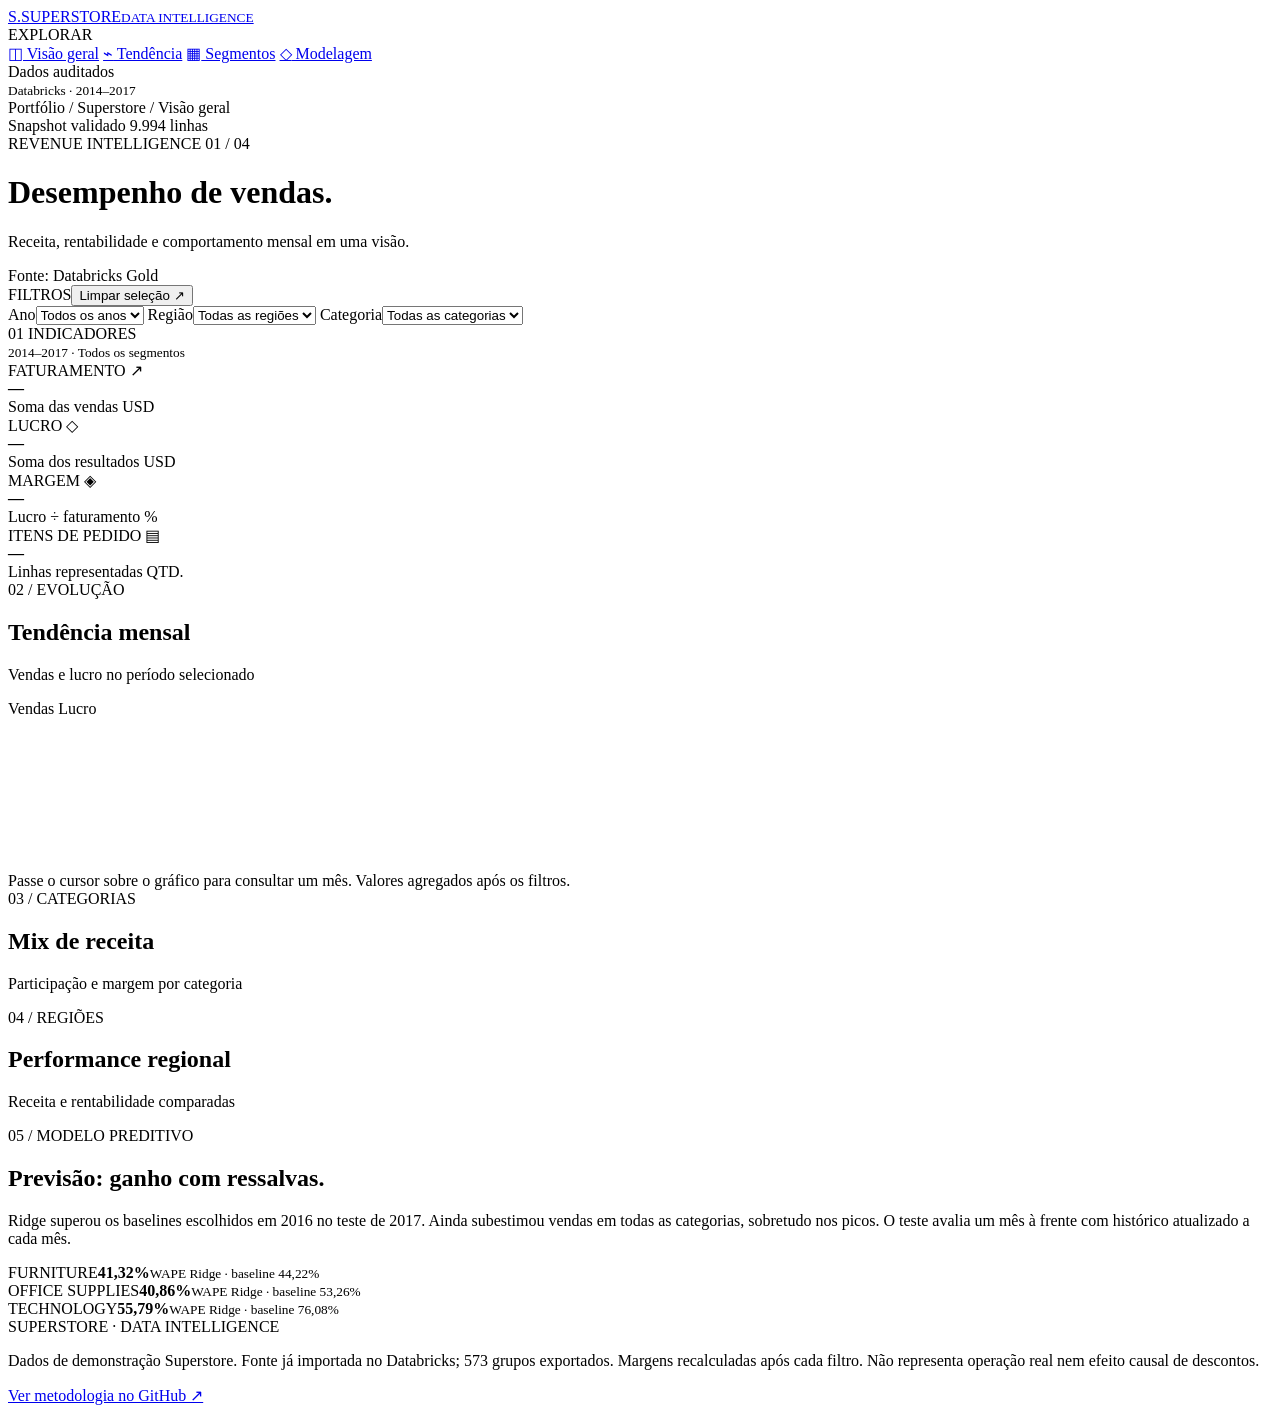
==== dashboard/index.html @ 145e9ad7 "Add validated interactive dashboard asset: dashboard/index.html" ====
<!doctype html>
<html lang="pt-BR">
<head>
  <meta charset="utf-8">
  <meta name="viewport" content="width=device-width, initial-scale=1">
  <meta name="theme-color" content="#0b1020">
  <title>Superstore | Revenue Intelligence</title>
  <link rel="stylesheet" href="styles.css">
  <script src="app.js" defer></script>
</head>
<body>
  <div class="shell">
    <aside class="sidebar" aria-label="Navegação">
      <a class="brand" href="#overview"><span class="brand-mark">S<span>.</span></span><span>SUPERSTORE<small>DATA INTELLIGENCE</small></span></a>
      <div class="nav-label">EXPLORAR</div>
      <nav>
        <a class="active" href="#overview"><span>◫</span> Visão geral</a>
        <a href="#trend"><span>⌁</span> Tendência</a>
        <a href="#segments"><span>▦</span> Segmentos</a>
        <a href="#model"><span>◇</span> Modelagem</a>
      </nav>
      <div class="sidebar-bottom"><span class="status-dot"></span> Dados auditados<br><small>Databricks · 2014–2017</small></div>
    </aside>

    <main id="overview">
      <header class="topbar">
        <div class="breadcrumb">Portfólio <span>/</span> Superstore <span>/</span> Visão geral</div>
        <div class="top-right"><span class="live-dot"></span> Snapshot validado <span class="top-divider"></span> 9.994 linhas</div>
      </header>

      <div class="content">
        <div class="heading-row">
          <div><div class="eyebrow">REVENUE INTELLIGENCE <span class="eyebrow-line"></span> 01 / 04</div><h1>Desempenho de vendas<span class="period">.</span></h1><p class="subtitle">Receita, rentabilidade e comportamento mensal em uma visão.</p></div>
          <div class="source-pill"><span class="status-dot"></span> Fonte: Databricks Gold</div>
        </div>

        <section class="filters" aria-label="Filtros do dashboard">
          <div class="filter-head"><span>FILTROS</span><button id="reset-filters" type="button">Limpar seleção ↗</button></div>
          <div class="filter-grid">
            <label>Ano<select id="year-filter"><option value="all">Todos os anos</option></select></label>
            <label>Região<select id="region-filter"><option value="all">Todas as regiões</option></select></label>
            <label>Categoria<select id="category-filter"><option value="all">Todas as categorias</option></select></label>
          </div>
        </section>

        <div id="data-error" class="error" hidden role="alert"></div>
        <div class="section-kicker"><span>01</span> INDICADORES <div></div><small id="selection-caption">2014–2017 · Todos os segmentos</small></div>
        <section class="kpis" aria-label="Indicadores principais">
          <article class="kpi"><div class="kpi-top">FATURAMENTO <span>↗</span></div><strong id="sales-kpi">—</strong><div class="kpi-foot">Soma das vendas <span>USD</span></div></article>
          <article class="kpi"><div class="kpi-top">LUCRO <span>◇</span></div><strong id="profit-kpi">—</strong><div class="kpi-foot">Soma dos resultados <span>USD</span></div></article>
          <article class="kpi"><div class="kpi-top">MARGEM <span>◈</span></div><strong id="margin-kpi">—</strong><div class="kpi-foot">Lucro ÷ faturamento <span>%</span></div></article>
          <article class="kpi"><div class="kpi-top">ITENS DE PEDIDO <span>▤</span></div><strong id="lines-kpi">—</strong><div class="kpi-foot">Linhas representadas <span>QTD.</span></div></article>
        </section>

        <section class="chart-card" id="trend">
          <div class="card-head"><div><div class="card-index">02 / EVOLUÇÃO</div><h2>Tendência mensal</h2><p>Vendas e lucro no período selecionado</p></div><div class="legend"><span><i class="swatch cyan"></i> Vendas</span><span><i class="swatch purple"></i> Lucro</span></div></div>
          <div class="chart-wrap"><svg id="trend-chart" role="img" aria-label="Gráfico mensal de vendas e lucro" preserveAspectRatio="none"></svg><div id="chart-tooltip" class="chart-tooltip" hidden></div></div>
          <div class="chart-note">Passe o cursor sobre o gráfico para consultar um mês. Valores agregados após os filtros.</div>
        </section>

        <section class="split-grid" id="segments">
          <article class="panel"><div class="card-head"><div><div class="card-index">03 / CATEGORIAS</div><h2>Mix de receita</h2><p>Participação e margem por categoria</p></div></div><div id="category-bars" class="bars"></div></article>
          <article class="panel"><div class="card-head"><div><div class="card-index">04 / REGIÕES</div><h2>Performance regional</h2><p>Receita e rentabilidade comparadas</p></div></div><div id="region-list" class="region-list"></div></article>
        </section>

        <section class="model-card" id="model"><div><div class="card-index">05 / MODELO PREDITIVO</div><h2>Previsão: ganho com ressalvas<span class="period">.</span></h2><p>Ridge superou os baselines escolhidos em 2016 no teste de 2017. Ainda subestimou vendas em todas as categorias, sobretudo nos picos. O teste avalia um mês à frente com histórico atualizado a cada mês.</p></div><div class="model-metrics"><div><span>FURNITURE</span><strong>41,32%</strong><small>WAPE Ridge · baseline 44,22%</small></div><div><span>OFFICE SUPPLIES</span><strong>40,86%</strong><small>WAPE Ridge · baseline 53,26%</small></div><div><span>TECHNOLOGY</span><strong>55,79%</strong><small>WAPE Ridge · baseline 76,08%</small></div></div></section>

        <footer><div>SUPERSTORE <span>·</span> DATA INTELLIGENCE</div><p>Dados de demonstração Superstore. Fonte já importada no Databricks; 573 grupos exportados. Margens recalculadas após cada filtro. Não representa operação real nem efeito causal de descontos.</p><a href="https://github.com/AlexandreSantosRodrigues/superstore-sales-dashboard" target="_blank" rel="noopener noreferrer">Ver metodologia no GitHub ↗</a></footer>
      </div>
    </main>
  </div>
</body>
</html>
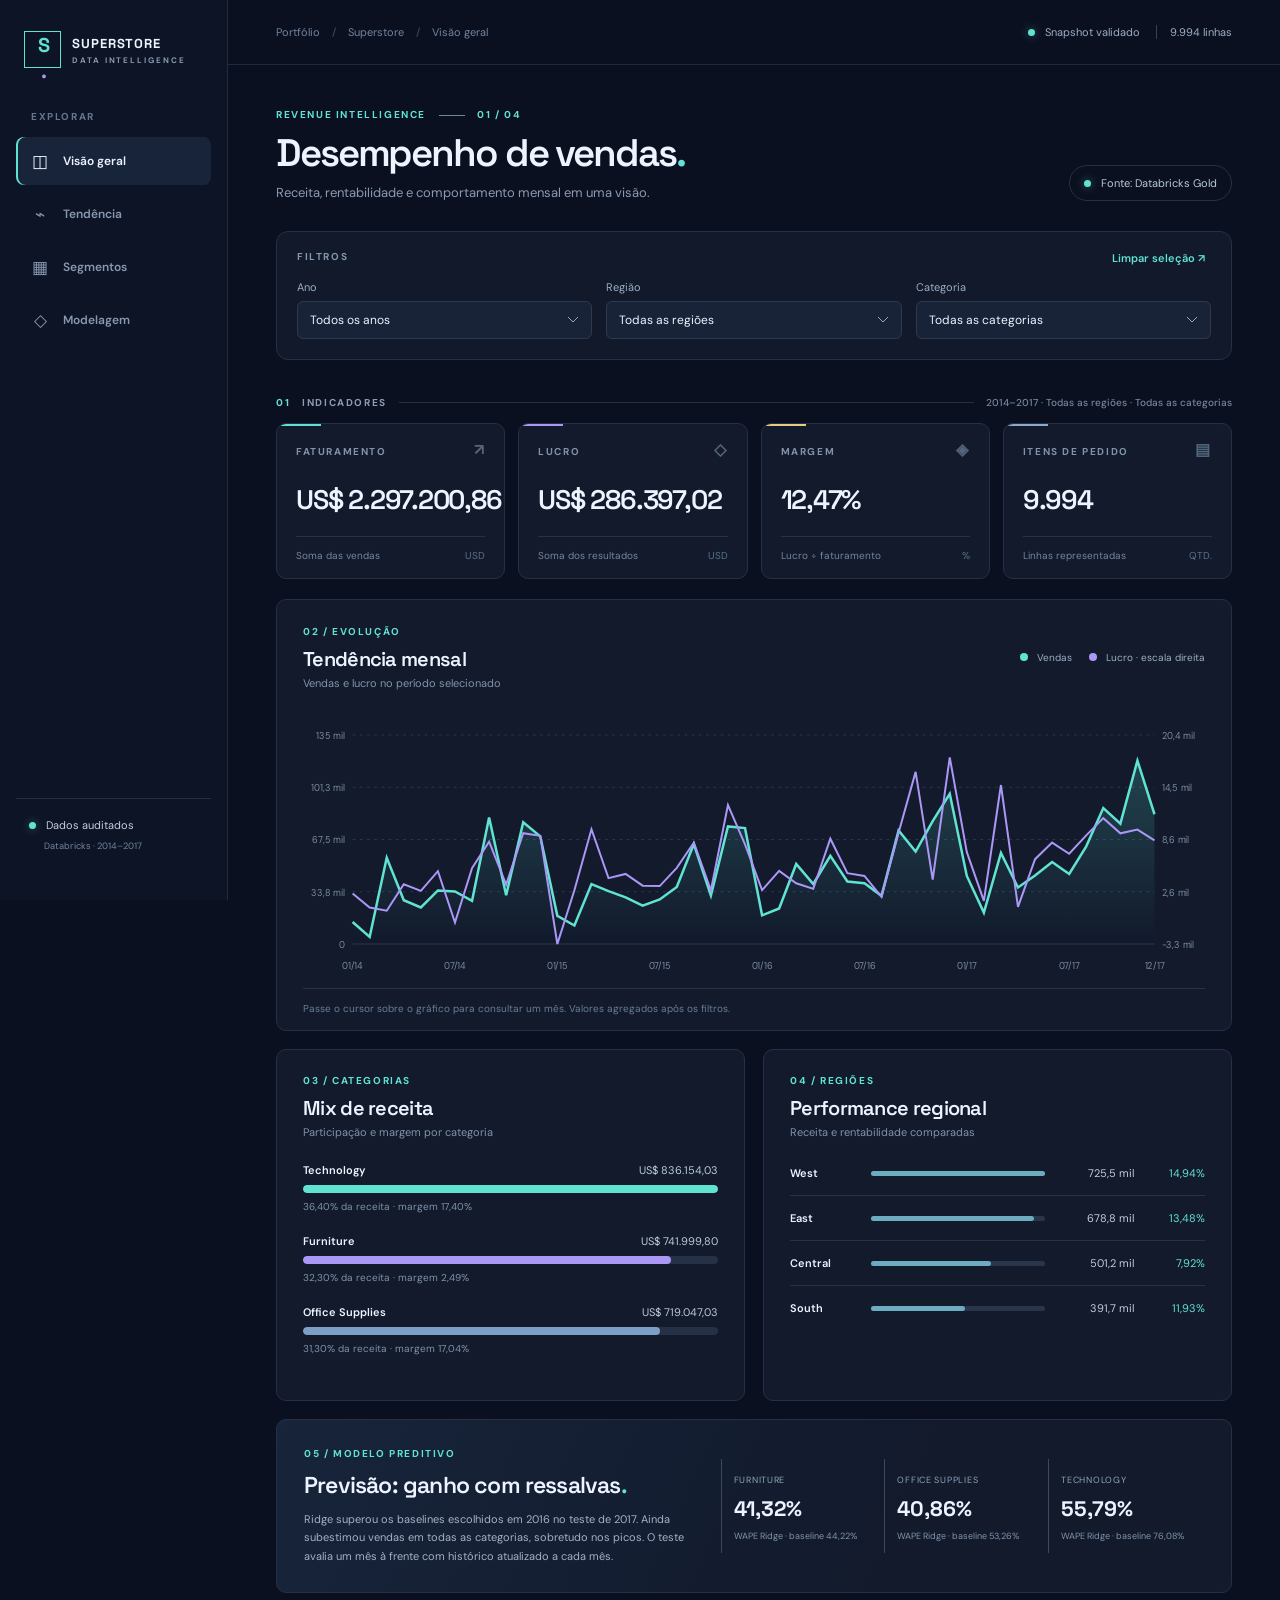
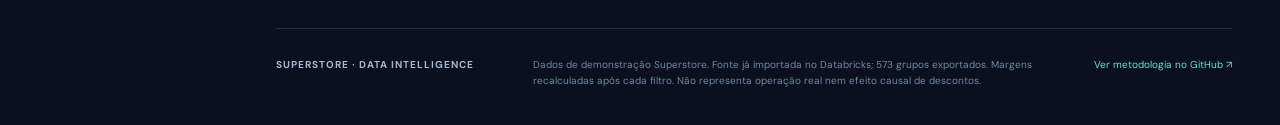
==== commit 63700b84: "Label independent profit axis in monthly chart" ====
--- a/dashboard/index.html
+++ b/dashboard/index.html
@@ -53,7 +53,7 @@
         </section>
 
         <section class="chart-card" id="trend">
-          <div class="card-head"><div><div class="card-index">02 / EVOLUÇÃO</div><h2>Tendência mensal</h2><p>Vendas e lucro no período selecionado</p></div><div class="legend"><span><i class="swatch cyan"></i> Vendas</span><span><i class="swatch purple"></i> Lucro</span></div></div>
+          <div class="card-head"><div><div class="card-index">02 / EVOLUÇÃO</div><h2>Tendência mensal</h2><p>Vendas e lucro no período selecionado</p></div><div class="legend"><span><i class="swatch cyan"></i> Vendas</span><span><i class="swatch purple"></i> Lucro · escala direita</span></div></div>
           <div class="chart-wrap"><svg id="trend-chart" role="img" aria-label="Gráfico mensal de vendas e lucro" preserveAspectRatio="none"></svg><div id="chart-tooltip" class="chart-tooltip" hidden></div></div>
           <div class="chart-note">Passe o cursor sobre o gráfico para consultar um mês. Valores agregados após os filtros.</div>
         </section>
--- a/dashboard/styles.css
+++ b/dashboard/styles.css
@@ -0,0 +1,5 @@
+@import url('https://fonts.googleapis.com/css2?family=DM+Sans:wght@400;500;600;700&family=Space+Grotesk:wght@400;500;600;700&display=swap');
+:root{color-scheme:dark;--bg:#0b1020;--side:#0d1425;--panel:#121a2c;--panel2:#151f32;--line:#253047;--muted:#8b9ab1;--text:#edf4ff;--cyan:#61e3d3;--purple:#aa97f6;--yellow:#e6cc85}
+*{box-sizing:border-box}html{scroll-behavior:smooth}body{margin:0;background:var(--bg);color:var(--text);font-family:'DM Sans',sans-serif;font-size:14px}button,select{font:inherit}a{color:inherit;text-decoration:none}.shell{display:grid;grid-template-columns:228px minmax(0,1fr);min-height:100vh}.sidebar{background:var(--side);border-right:1px solid #202a3d;position:sticky;top:0;height:100vh;padding:27px 16px;display:flex;flex-direction:column}.brand{display:flex;gap:11px;align-items:center;padding:4px 8px 42px;font-family:'Space Grotesk',sans-serif;font-size:13px;font-weight:700;letter-spacing:.07em}.brand-mark{display:grid;place-items:center;width:37px;height:37px;border:1px solid var(--cyan);color:var(--cyan);font-size:20px;letter-spacing:-.1em}.brand-mark span{color:var(--purple)}.brand small{display:block;color:var(--muted);font-family:'DM Sans',sans-serif;font-size:8px;letter-spacing:.24em;margin-top:3px}.nav-label,.card-index,.eyebrow,.section-kicker,.filter-head,.kpi-top{font-size:10px;font-weight:700;letter-spacing:.16em}.nav-label{color:#667891;padding:0 15px;margin-bottom:14px}.sidebar nav{display:grid;gap:5px}.sidebar nav a{display:flex;gap:14px;align-items:center;padding:13px 15px;color:#8798b1;border-radius:8px;font-size:12px;font-weight:600}.sidebar nav a span{font-size:17px;font-weight:400;width:18px;text-align:center}.sidebar nav a:hover,.sidebar nav a.active{background:#18243a;color:var(--text)}.sidebar nav a.active{box-shadow:inset 2px 0 var(--cyan)}.sidebar-bottom{margin-top:auto;padding:17px 13px;border-top:1px solid var(--line);font-size:11px;color:#c0cfe1;line-height:1.8}.sidebar-bottom small{color:#72859f;margin-left:15px}.status-dot,.live-dot{display:inline-block;width:7px;height:7px;border-radius:50%;background:var(--cyan);box-shadow:0 0 10px #61e3d370;margin-right:7px}.topbar{height:65px;border-bottom:1px solid #1d293e;display:flex;align-items:center;justify-content:space-between;padding:0 48px;color:#71849e;font-size:11px}.breadcrumb span{color:#3c5069;padding:0 9px}.top-right{color:#9baec3}.top-divider{border-left:1px solid #34425a;margin:0 13px}.content{max-width:1480px;margin:auto;padding:43px 48px 26px}.heading-row{display:flex;align-items:flex-end;justify-content:space-between;gap:20px;margin-bottom:30px}.eyebrow,.card-index{color:var(--cyan)}.eyebrow-line{display:inline-block;width:26px;border-top:1px solid #668b98;vertical-align:middle;margin:0 9px}h1,h2,strong{font-family:'Space Grotesk',sans-serif}h1{font-size:clamp(30px,3vw,46px);letter-spacing:-.055em;line-height:1.1;margin:11px 0 10px;font-weight:600}.period{color:var(--cyan)}.subtitle{color:var(--muted);font-size:13px;margin:0}.source-pill{border:1px solid var(--line);border-radius:50px;padding:10px 14px;color:#b9c8d9;white-space:nowrap;font-size:11px}.filters{background:#11192b;border:1px solid var(--line);border-radius:12px;padding:18px 20px 20px;margin-bottom:36px}.filter-head{display:flex;justify-content:space-between;color:#8398af;margin-bottom:14px}.filter-head button{border:0;background:none;color:var(--cyan);cursor:pointer;font-size:11px;letter-spacing:0;font-weight:600}.filter-head button:hover{text-decoration:underline}.filter-grid{display:grid;grid-template-columns:repeat(3,minmax(0,1fr));gap:14px}.filter-grid label{display:block;font-size:11px;color:#9caec3}.filter-grid select{appearance:none;display:block;width:100%;margin-top:7px;padding:10px 32px 10px 12px;background:#192338;color:var(--text);border:1px solid #2b3a51;border-radius:6px;font-size:12px;outline:none;background-image:url('data:image/svg+xml,%3Csvg xmlns="http://www.w3.org/2000/svg" width="12" height="8"%3E%3Cpath d="m1 1 5 5 5-5" fill="none" stroke="%2396a7bc"/%3E%3C/svg%3E');background-repeat:no-repeat;background-position:right 12px center}.filter-grid select:focus{border-color:var(--cyan)}.section-kicker{display:flex;align-items:center;gap:12px;color:#8b9db5;margin-bottom:14px}.section-kicker span{color:var(--cyan)}.section-kicker div{flex:1;border-top:1px solid var(--line)}.section-kicker small{font-size:10px;color:#74869d;letter-spacing:0;text-transform:none;font-weight:500}.kpis{display:grid;grid-template-columns:repeat(4,minmax(0,1fr));gap:13px;margin-bottom:20px}.kpi,.chart-card,.panel,.model-card{background:var(--panel);border:1px solid var(--line);border-radius:10px}.kpi{min-width:0;padding:21px 19px 16px;position:relative;overflow:hidden}.kpi:before{content:'';position:absolute;top:0;left:0;width:44px;border-top:2px solid var(--cyan)}.kpi:nth-child(2):before{border-color:var(--purple)}.kpi:nth-child(3):before{border-color:var(--yellow)}.kpi:nth-child(4):before{border-color:#8da9c9}.kpi-top{color:#8093ab;display:flex;justify-content:space-between}.kpi-top span{font-size:16px;line-height:10px;color:#52657c}.kpi strong{display:block;font-size:clamp(20px,2.1vw,29px);font-weight:600;letter-spacing:-.045em;white-space:nowrap;margin:25px 0 19px}.kpi-foot{border-top:1px solid #263248;padding-top:12px;color:#74869e;font-size:10px;display:flex;justify-content:space-between}.kpi-foot span{color:#58718b}.chart-card{padding:25px 26px 15px;margin-bottom:18px;scroll-margin-top:20px}.card-head{display:flex;justify-content:space-between;gap:20px}.card-index{font-size:10px}h2{margin:8px 0 4px;font-size:20px;font-weight:600;letter-spacing:-.035em}.card-head p{margin:0;color:#8293a9;font-size:11px}.legend{display:flex;gap:17px;color:#9eafc3;font-size:10px;align-items:center;white-space:nowrap}.swatch{display:inline-block;width:8px;height:8px;border-radius:50%;margin-right:6px}.cyan{background:var(--cyan)}.purple{background:var(--purple)}.chart-wrap{position:relative;margin-top:28px;height:270px}.chart-wrap svg{width:100%;height:100%;overflow:visible}.chart-wrap svg text{fill:#7c8ca3;font:10px 'DM Sans',sans-serif}.chart-tooltip{position:absolute;z-index:3;padding:10px 13px;background:#263249;border:1px solid #465877;border-radius:6px;pointer-events:none;box-shadow:0 12px 30px #0008;font-size:11px;line-height:1.7;white-space:nowrap}.chart-tooltip b{color:#fff}.chart-note{border-top:1px solid #263248;padding-top:13px;color:#687e98;font-size:10px}.split-grid{display:grid;grid-template-columns:1fr 1fr;gap:18px;scroll-margin-top:20px}.panel{padding:24px 26px;min-height:330px}.bars,.region-list{margin-top:24px}.bar-row{margin-bottom:21px}.bar-meta{display:flex;justify-content:space-between;gap:10px;font-size:11px;margin-bottom:8px}.bar-meta b{font-weight:600}.bar-meta span{color:#bacadd}.bar-track{height:8px;border-radius:6px;background:#253147;overflow:hidden}.bar-fill{height:100%;background:var(--cyan);border-radius:6px}.bar-row:nth-child(2) .bar-fill{background:var(--purple)}.bar-row:nth-child(3) .bar-fill{background:#7d9fc6}.bar-sub{color:#7e93aa;font-size:10px;margin-top:7px}.region-row{display:grid;grid-template-columns:70px 1fr 78px 60px;align-items:center;gap:11px;padding:15px 0;border-bottom:1px solid #263248;font-size:11px}.region-row:first-child{padding-top:3px}.region-row:last-child{border:0}.region-row b{font-weight:600}.region-row .mini-track{background:#28354b;height:5px;border-radius:5px}.region-row .mini-track i{display:block;background:#6cabc0;height:5px;border-radius:5px}.region-row .amount{text-align:right;color:#c0cddc}.region-row .margin{text-align:right;color:var(--cyan)}.region-row .margin.negative{color:#ff9c9c}.model-card{display:grid;grid-template-columns:1fr 1.25fr;gap:30px;align-items:center;padding:27px;margin-top:18px;scroll-margin-top:20px;background:linear-gradient(115deg,#17243a,#121a2c 65%)}.model-card h2{font-size:23px;margin:10px 0}.model-card p{color:#a2b2c5;font-size:11px;line-height:1.65;max-width:470px;margin:0}.model-metrics{display:grid;grid-template-columns:repeat(3,1fr);gap:8px}.model-metrics div{padding:10px 12px;border-left:1px solid #3a4961}.model-metrics span{font-size:9px;letter-spacing:.08em;color:#8fa4ba}.model-metrics strong{display:block;font-size:21px;margin:8px 0 3px}.model-metrics small{color:#8095ad;font-size:9px}footer{display:grid;grid-template-columns:1fr 2.3fr auto;gap:24px;align-items:start;border-top:1px solid var(--line);padding:28px 0 10px;margin-top:35px;font-size:10px;color:#74879f;line-height:1.6}footer div{font-weight:700;color:#a8b8cc;letter-spacing:.1em}footer div span{color:var(--cyan)}footer p{margin:0}footer a{color:var(--cyan);white-space:nowrap}.error{background:#4c2430;border:1px solid #a95768;border-radius:7px;padding:15px;margin-bottom:20px}
+@media(max-width:1100px){.shell{grid-template-columns:70px minmax(0,1fr)}.sidebar{padding:20px 9px}.brand{padding:0 7px 35px}.brand>span:last-child,.nav-label,.sidebar nav a:not(.active){font-size:0}.sidebar nav a{font-size:0!important;justify-content:center;padding:13px 5px}.sidebar nav a span{font-size:18px}.sidebar-bottom{font-size:0;padding:12px}.sidebar-bottom small{display:none}.content{padding:35px 28px}.topbar{padding:0 28px}.kpis{grid-template-columns:repeat(2,1fr)}.kpi strong{font-size:28px}}
+@media(max-width:700px){.shell{display:block}.sidebar{position:relative;width:100%;height:auto;padding:12px 18px;display:flex;flex-direction:row;align-items:center;justify-content:space-between}.brand{padding:0}.brand>span:last-child{display:block}.sidebar nav{display:none}.sidebar-bottom{margin:0;border:0;font-size:10px}.sidebar-bottom small{display:none}.topbar{height:48px;padding:0 17px}.top-right{font-size:0}.top-right .live-dot{font-size:10px}.content{padding:28px 17px}.heading-row{align-items:flex-start}.source-pill{display:none}.filters{padding:15px}.filter-grid{grid-template-columns:1fr}.kpis{gap:8px}.kpi{padding:16px 12px}.kpi strong{font-size:21px;margin:20px 0 15px}.kpi-top{font-size:9px}.chart-card,.panel{padding:18px}.chart-wrap{height:225px}.split-grid,.model-card{grid-template-columns:1fr}.model-metrics{grid-template-columns:1fr 1fr 1fr}.model-metrics div{padding:9px}.model-metrics strong{font-size:16px}footer{grid-template-columns:1fr;gap:9px}.legend{gap:8px}.region-row{grid-template-columns:62px 1fr 70px 47px;gap:6px}}
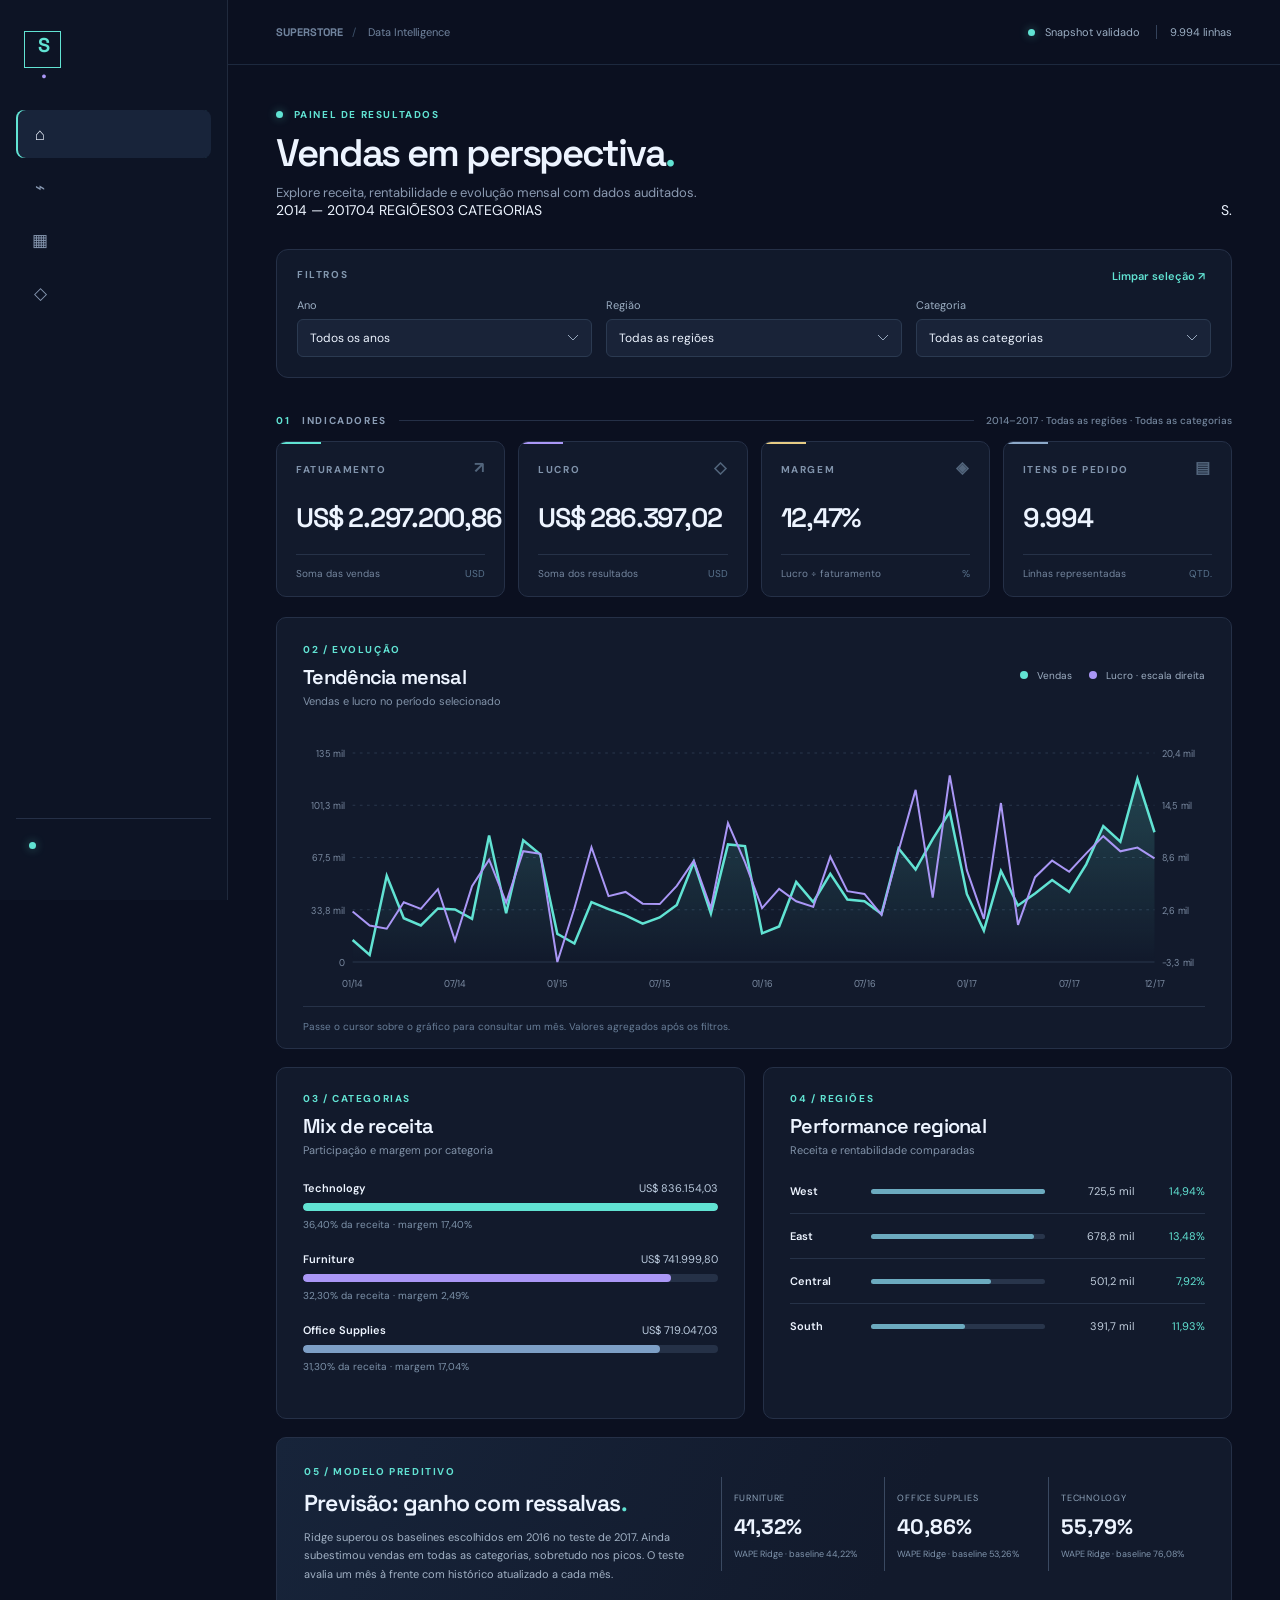
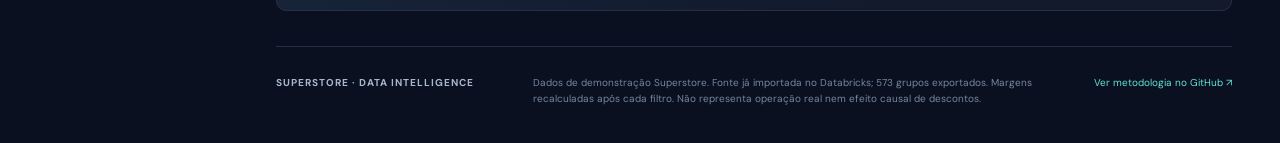
==== commit 72318e5e: "Redesign dashboard layout and remove clickable brand: dashboard/index.html" ====
--- a/dashboard/index.html
+++ b/dashboard/index.html
@@ -11,27 +11,26 @@
 <body>
   <div class="shell">
     <aside class="sidebar" aria-label="Navegação">
-      <a class="brand" href="#overview"><span class="brand-mark">S<span>.</span></span><span>SUPERSTORE<small>DATA INTELLIGENCE</small></span></a>
-      <div class="nav-label">EXPLORAR</div>
+      <div class="brand" aria-label="Superstore Data Intelligence"><span class="brand-mark">S<span>.</span></span></div>
       <nav>
-        <a class="active" href="#overview"><span>◫</span> Visão geral</a>
-        <a href="#trend"><span>⌁</span> Tendência</a>
-        <a href="#segments"><span>▦</span> Segmentos</a>
-        <a href="#model"><span>◇</span> Modelagem</a>
+        <a class="active" href="#overview" aria-label="Visão geral" title="Visão geral"><span>⌂</span></a>
+        <a href="#trend" aria-label="Tendência" title="Tendência"><span>⌁</span></a>
+        <a href="#segments" aria-label="Segmentos" title="Segmentos"><span>▦</span></a>
+        <a href="#model" aria-label="Modelagem" title="Modelagem"><span>◇</span></a>
       </nav>
-      <div class="sidebar-bottom"><span class="status-dot"></span> Dados auditados<br><small>Databricks · 2014–2017</small></div>
+      <div class="sidebar-bottom" title="Dados auditados"><span class="status-dot"></span></div>
     </aside>
 
     <main id="overview">
       <header class="topbar">
-        <div class="breadcrumb">Portfólio <span>/</span> Superstore <span>/</span> Visão geral</div>
+        <div class="breadcrumb"><strong>SUPERSTORE</strong><span>/</span> Data Intelligence</div>
         <div class="top-right"><span class="live-dot"></span> Snapshot validado <span class="top-divider"></span> 9.994 linhas</div>
       </header>
 
       <div class="content">
         <div class="heading-row">
-          <div><div class="eyebrow">REVENUE INTELLIGENCE <span class="eyebrow-line"></span> 01 / 04</div><h1>Desempenho de vendas<span class="period">.</span></h1><p class="subtitle">Receita, rentabilidade e comportamento mensal em uma visão.</p></div>
-          <div class="source-pill"><span class="status-dot"></span> Fonte: Databricks Gold</div>
+          <div class="hero-copy"><div class="eyebrow"><span class="live-dot"></span> PAINEL DE RESULTADOS</div><h1>Vendas em perspectiva<span class="period">.</span></h1><p class="subtitle">Explore receita, rentabilidade e evolução mensal com dados auditados.</p><div class="hero-meta"><span>2014 — 2017</span><span>04 REGIÕES</span><span>03 CATEGORIAS</span></div></div>
+          <div class="hero-orbit" aria-hidden="true"><div class="orbit orbit-one"></div><div class="orbit orbit-two"></div><div class="orbit-core">S<span>.</span></div></div>
         </div>
 
         <section class="filters" aria-label="Filtros do dashboard">
